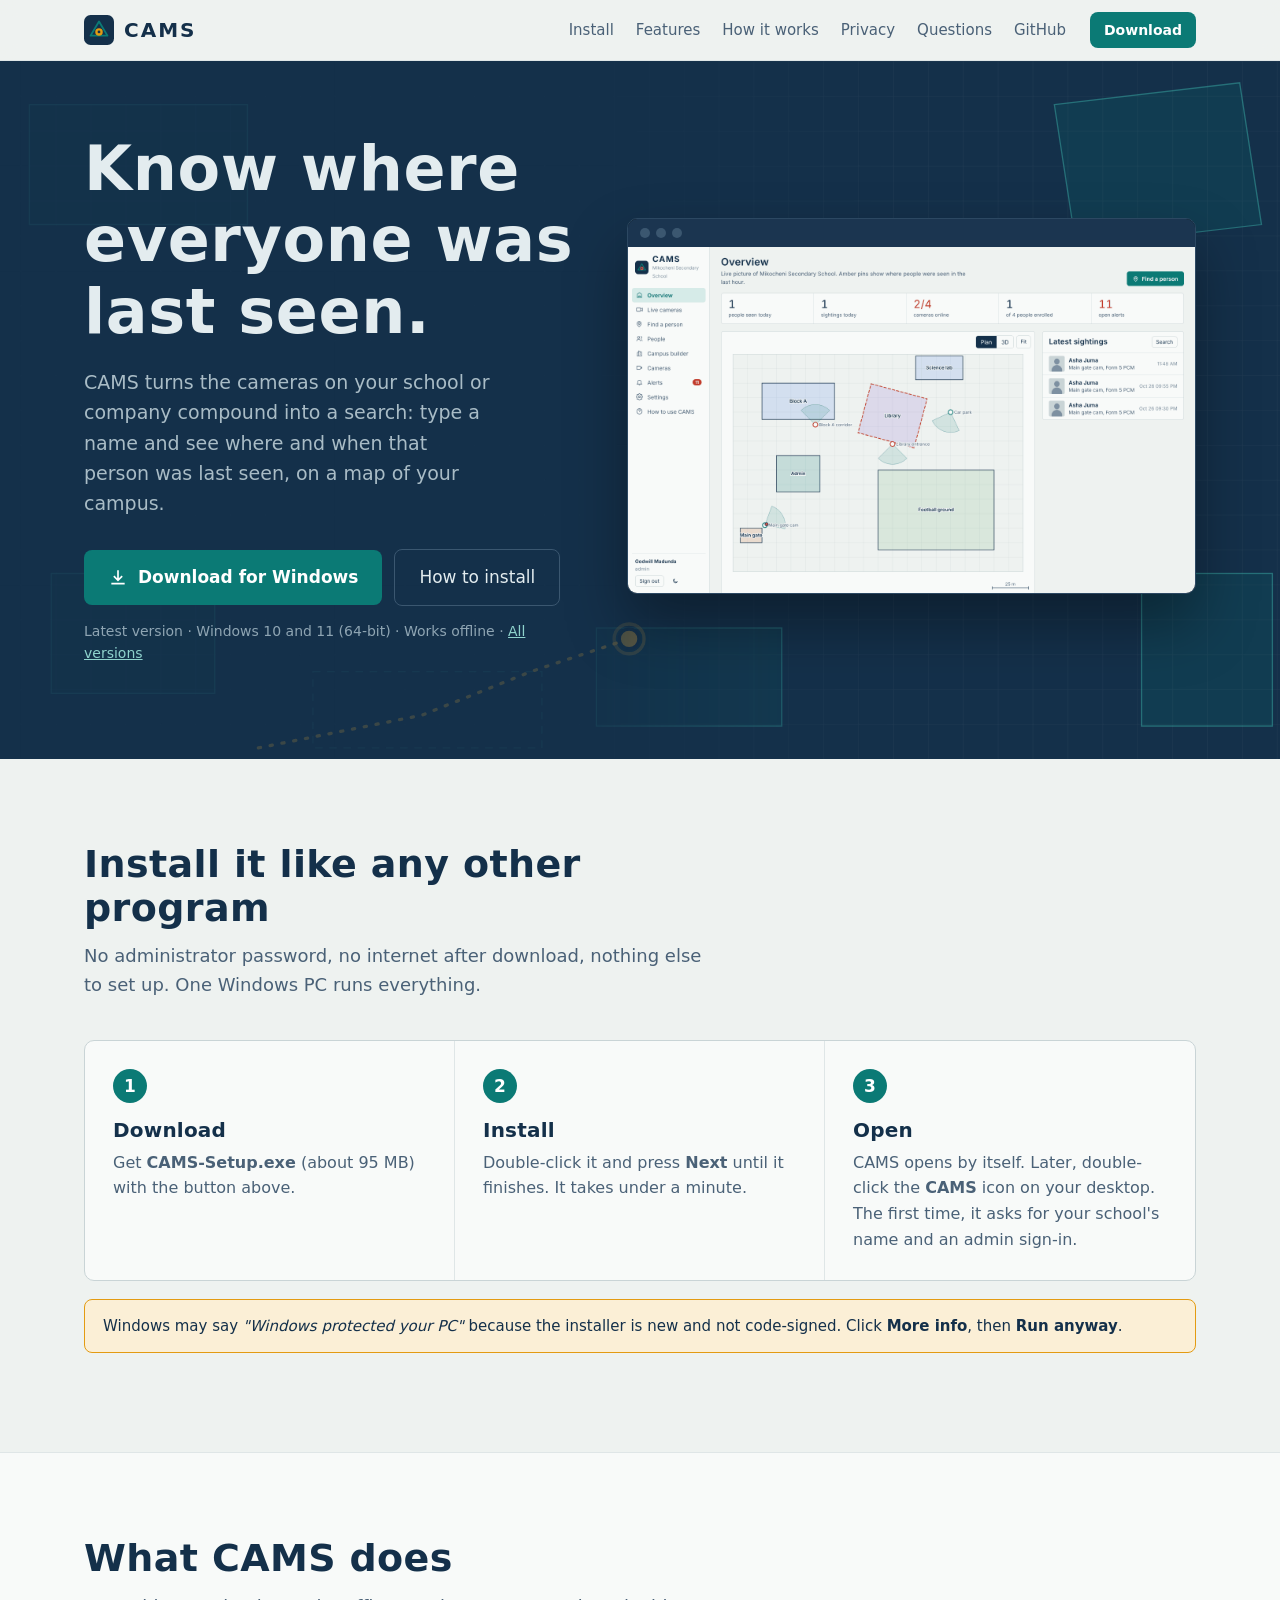
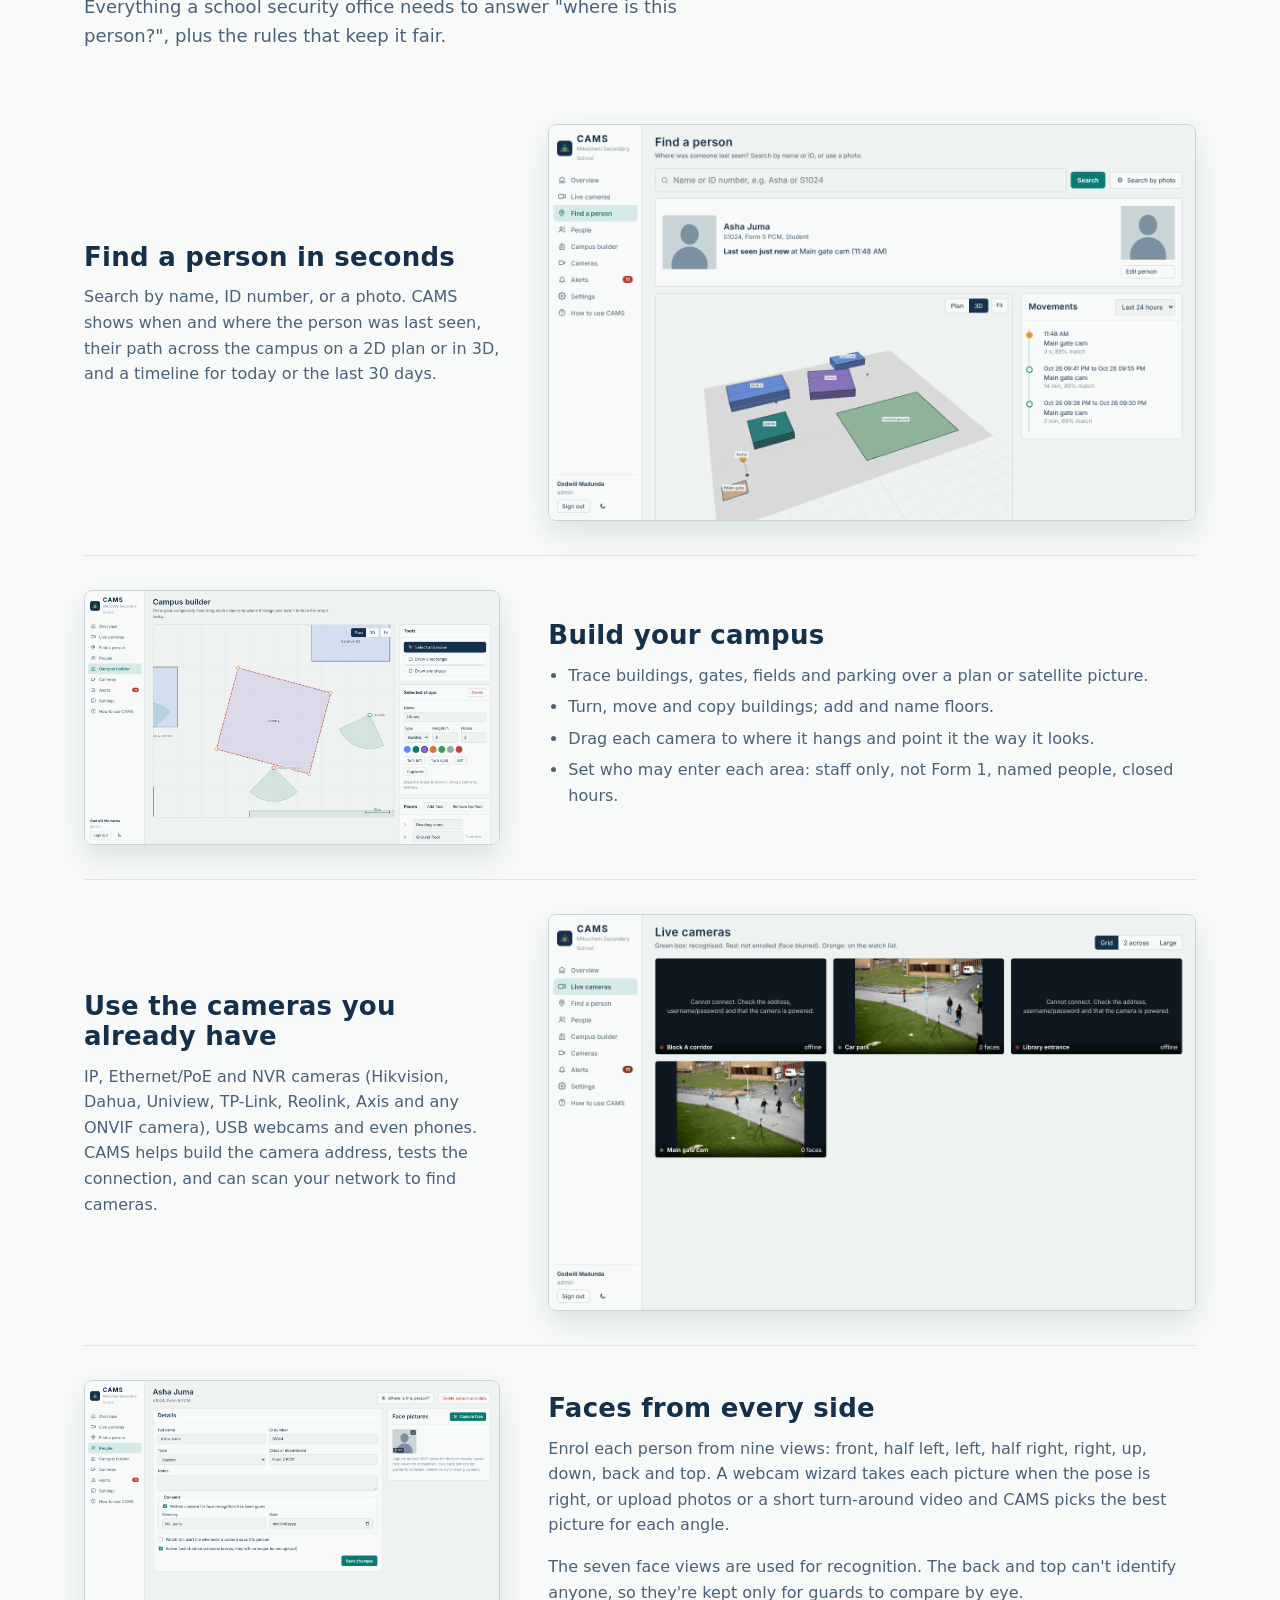
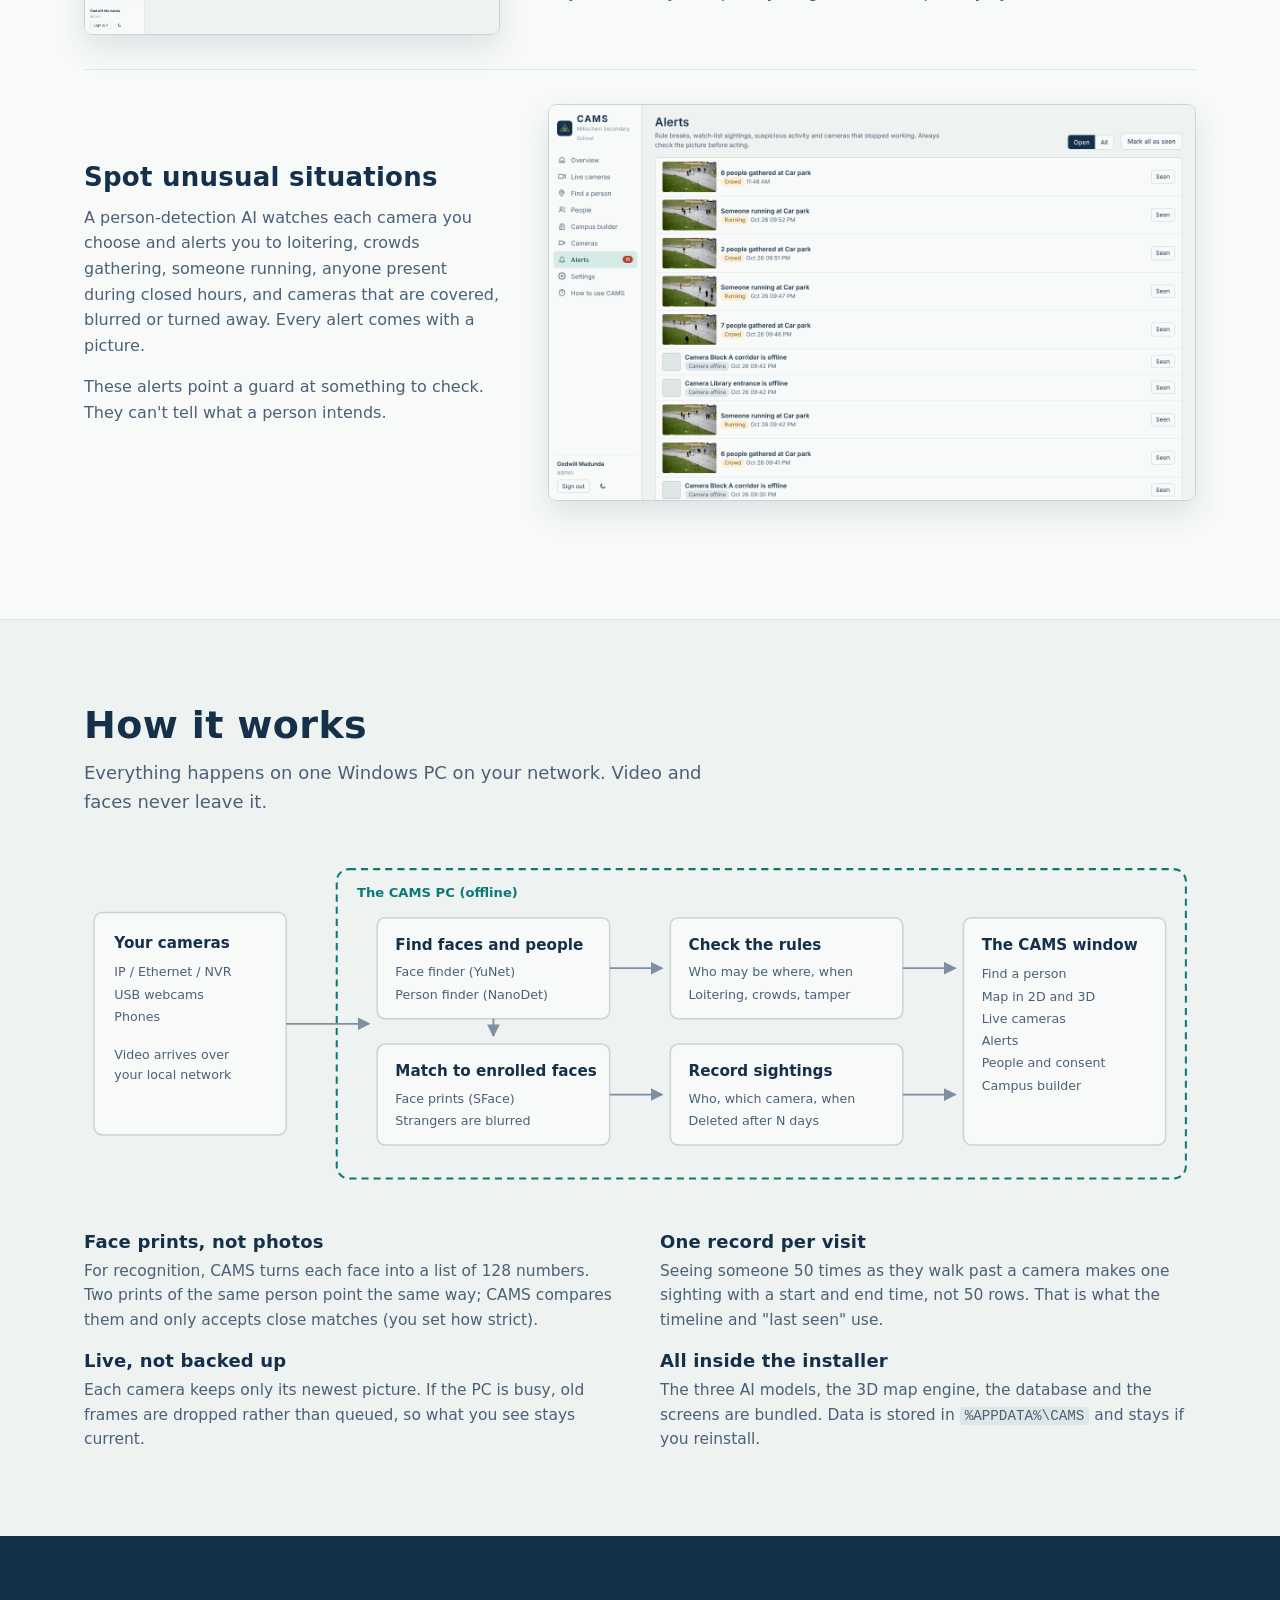
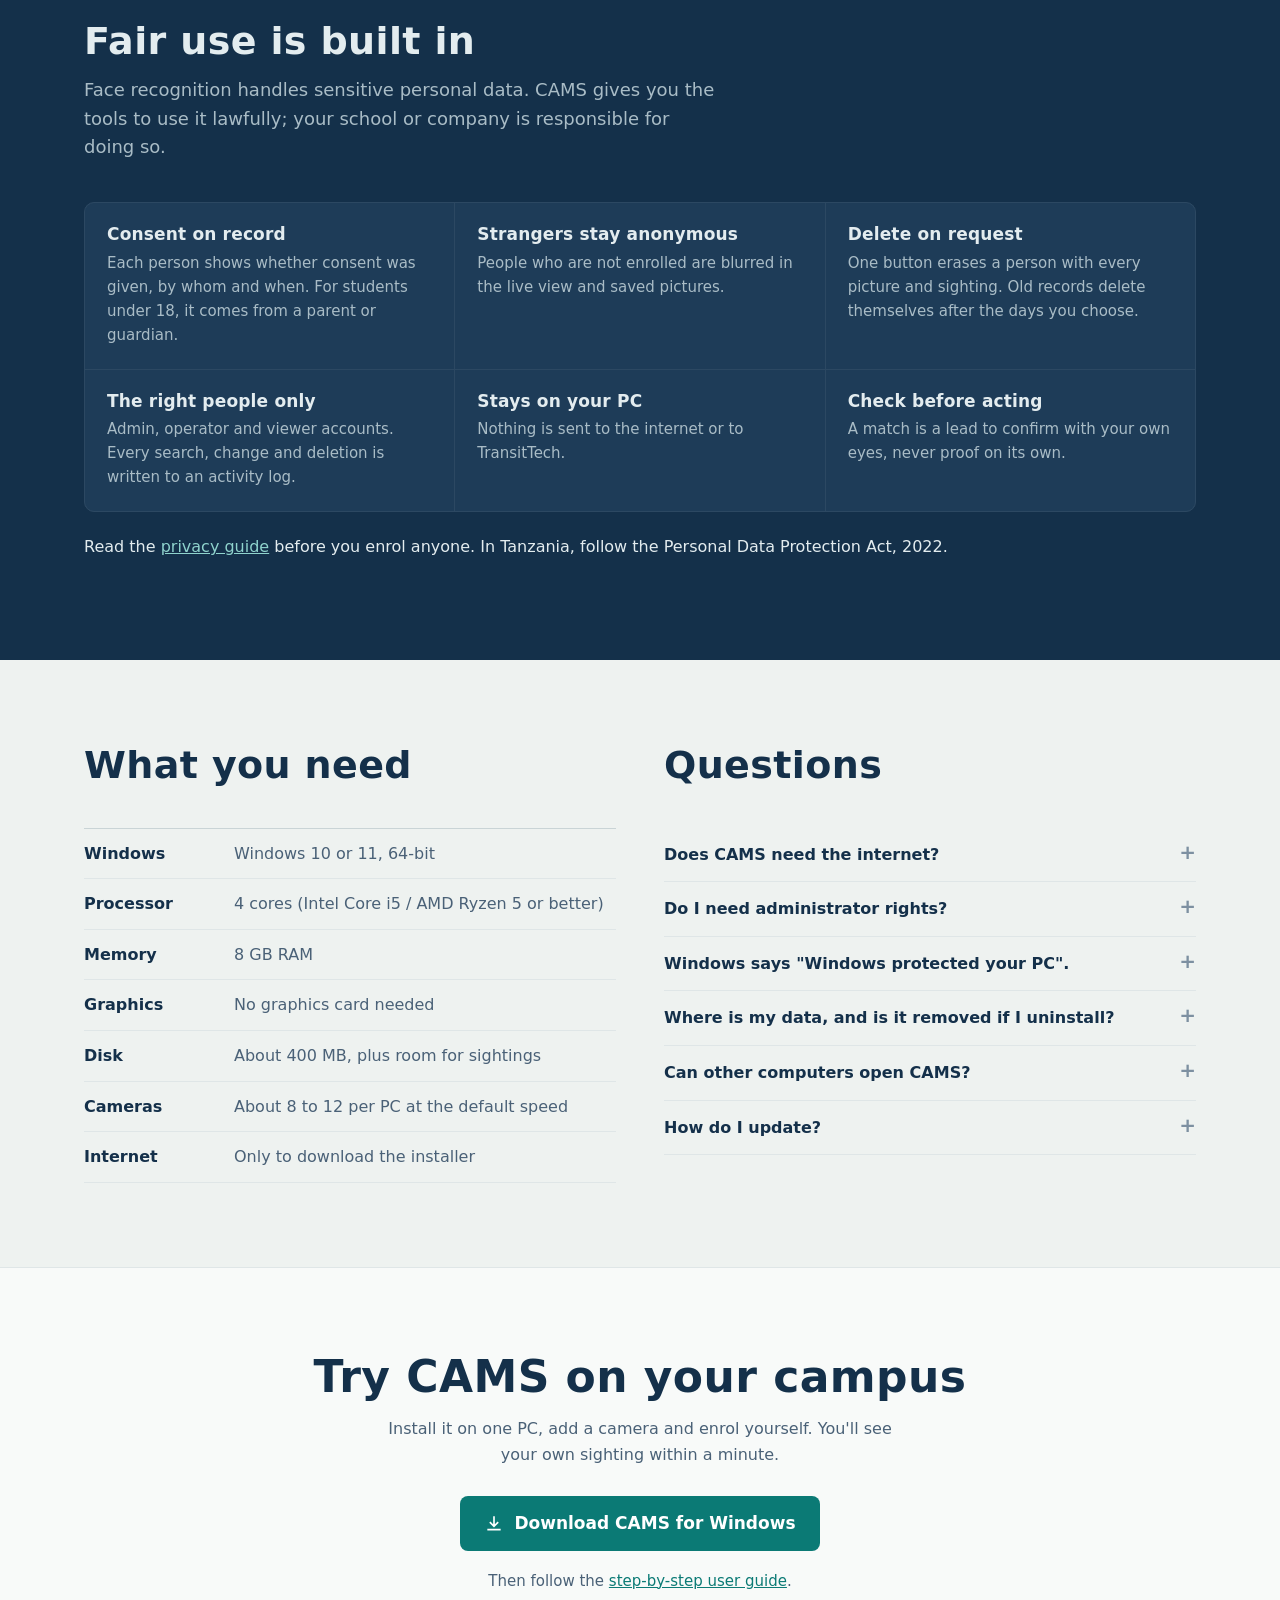
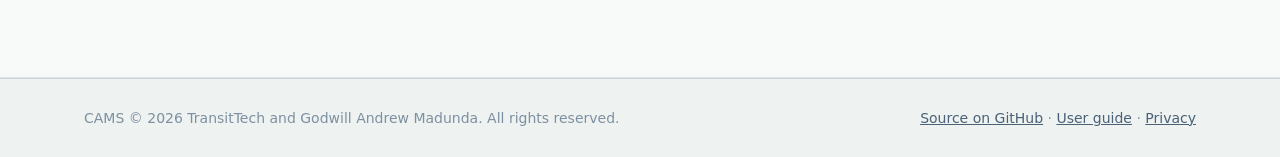
==== index.html @ 8339d4b3 "Website with download button, full README, automatic releases - docs/index.html: static download web" ====
<!doctype html>
<html lang="en">
<head>
<meta charset="utf-8">
<title>CAMS - Camera AI Monitoring System</title>
<meta name="viewport" content="width=device-width, initial-scale=1">
<!-- The CAMS website lives in docs/. This page only forwards visitors there. -->
<meta http-equiv="refresh" content="0; url=docs/">
<link rel="canonical" href="docs/">
<style>body{font:16px system-ui,sans-serif;background:#14304a;color:#e3ecef;display:grid;place-content:center;min-height:100vh;margin:0}a{color:#8fd3cd}</style>
</head>
<body><p>Opening the CAMS website&hellip; <a href="docs/">continue</a></p></body>
</html>
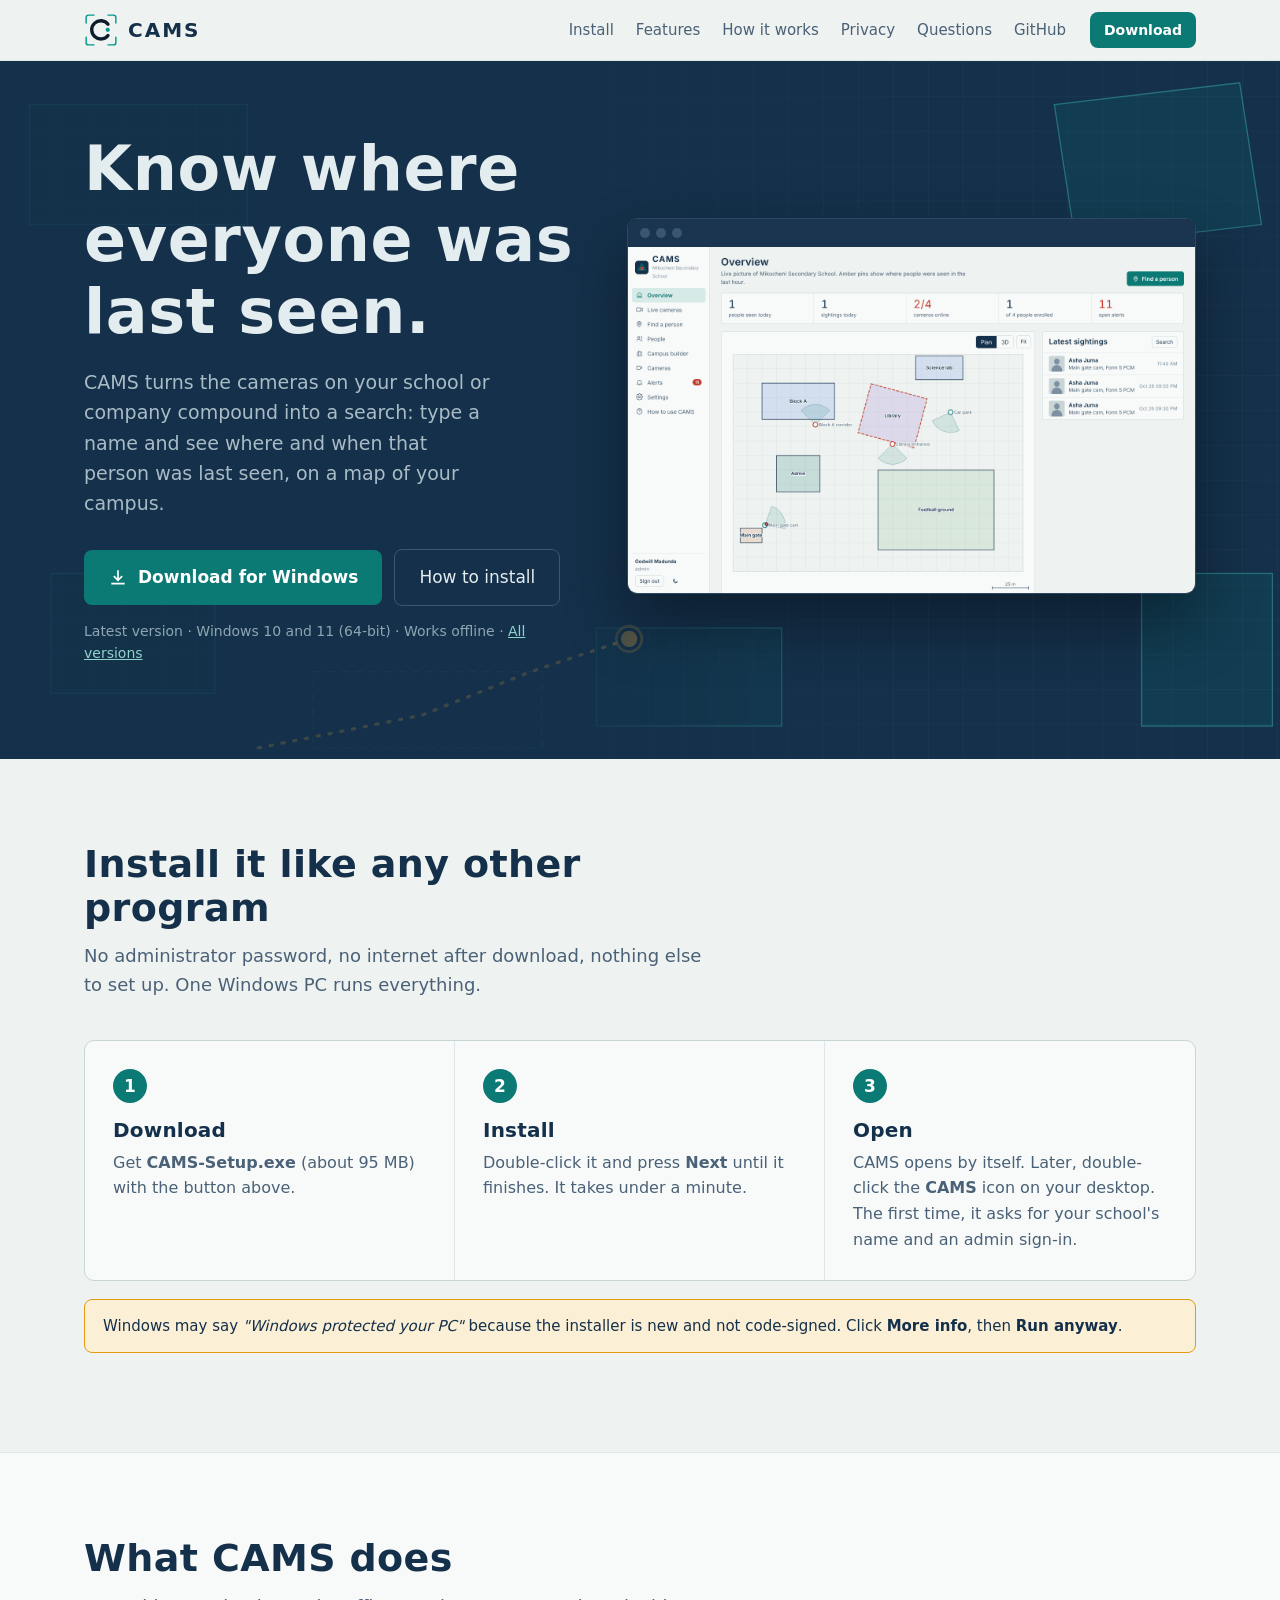
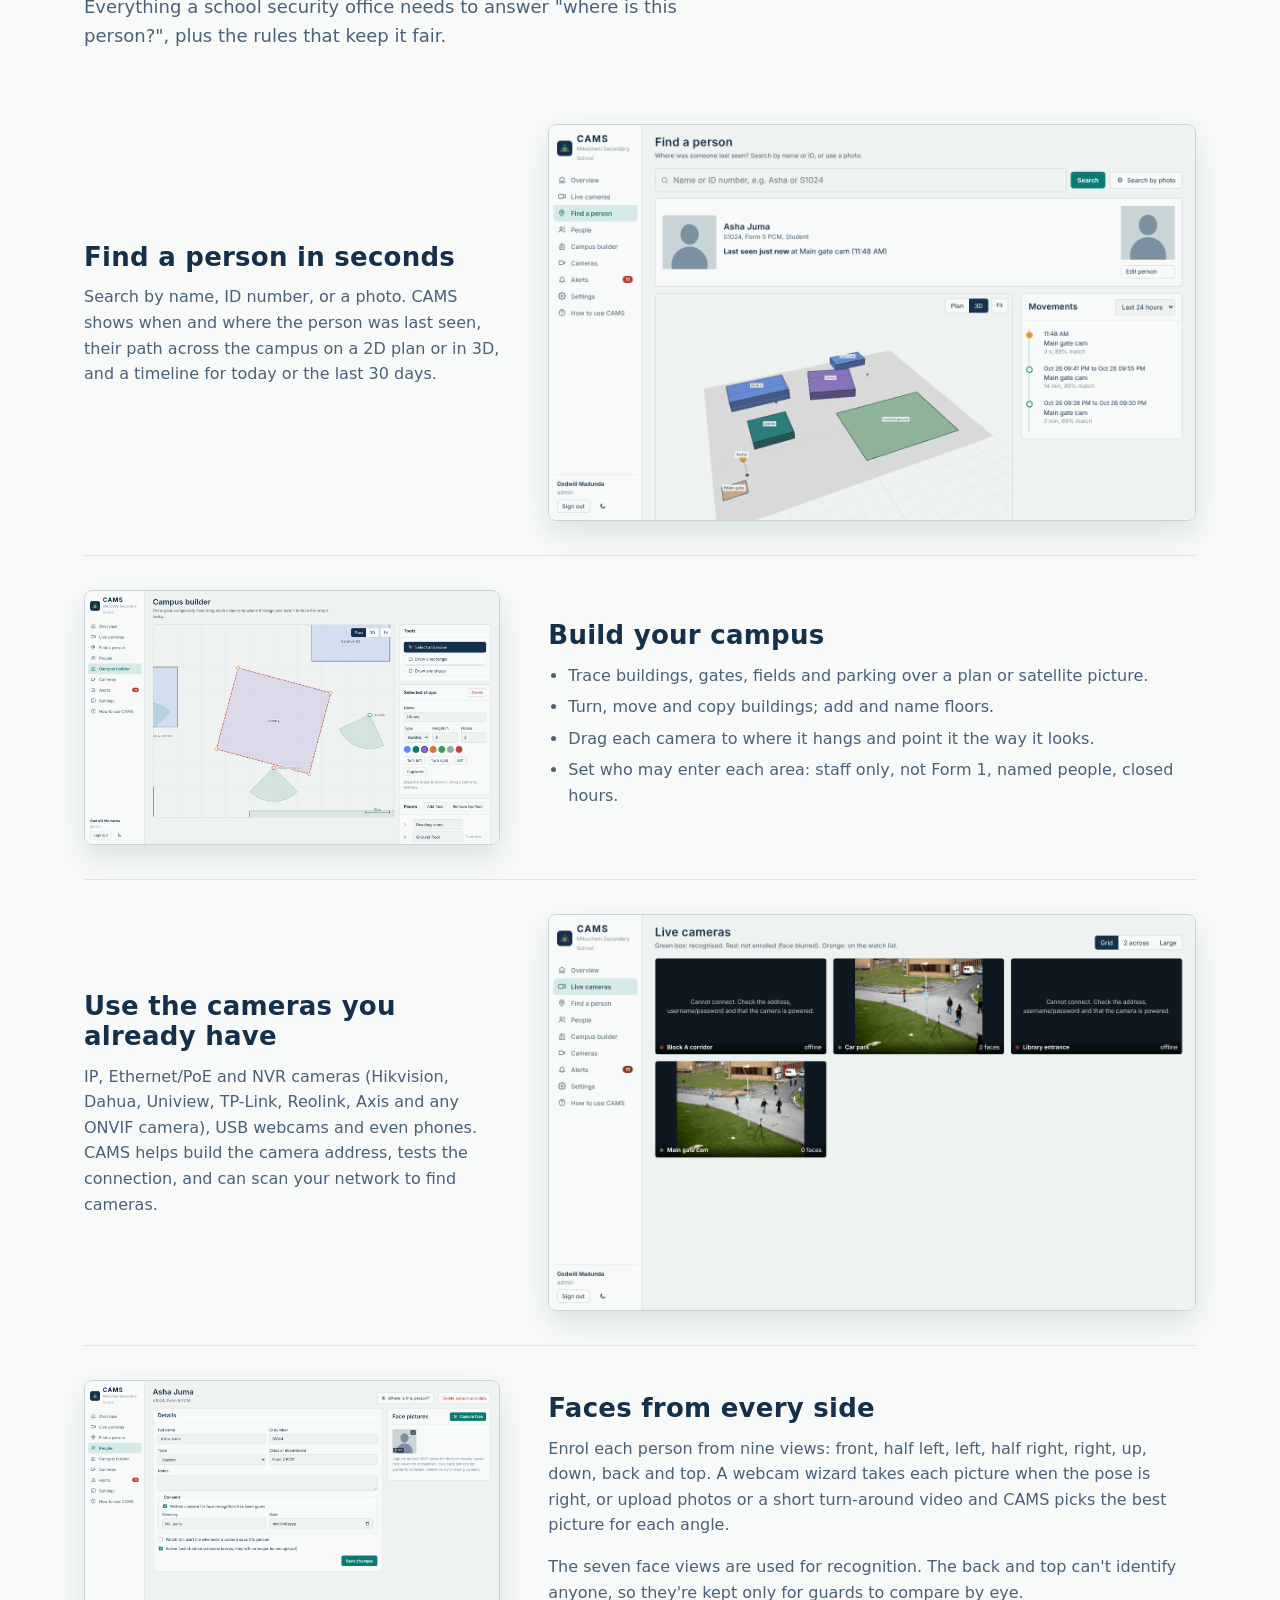
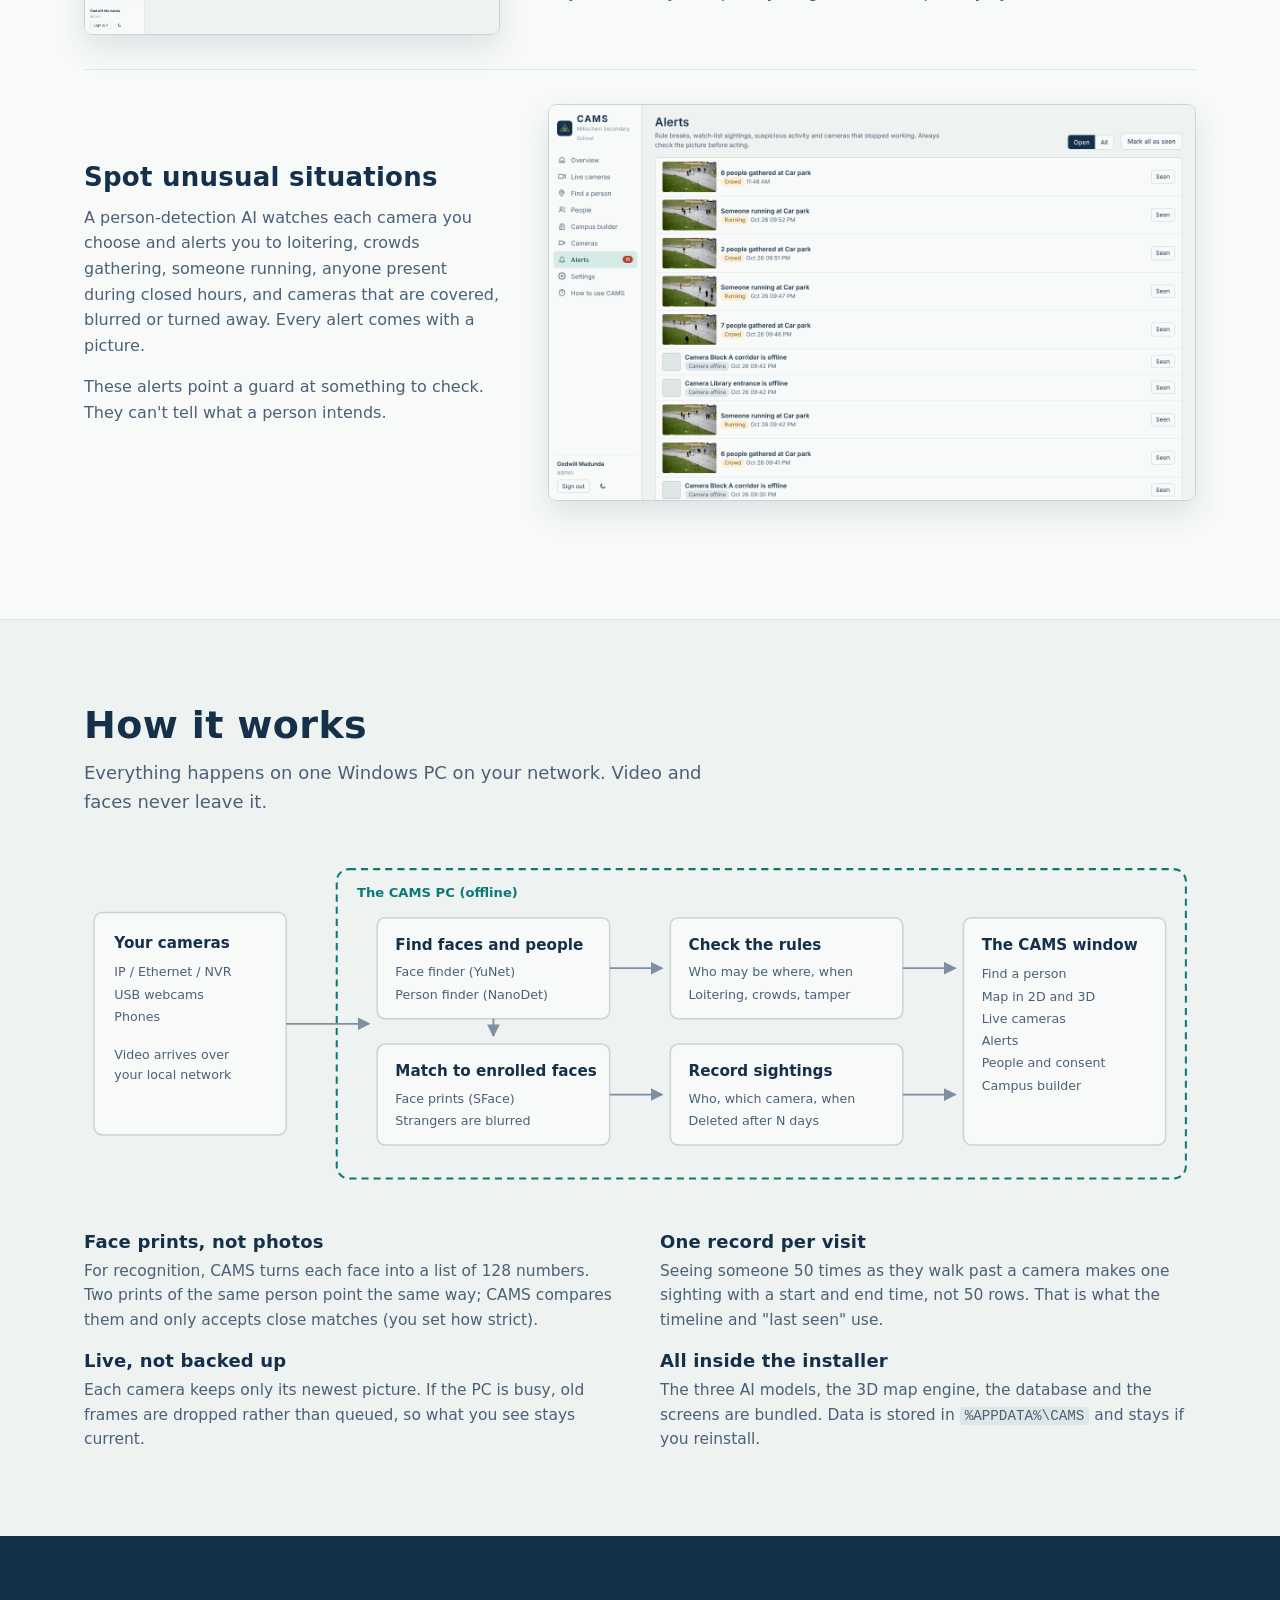
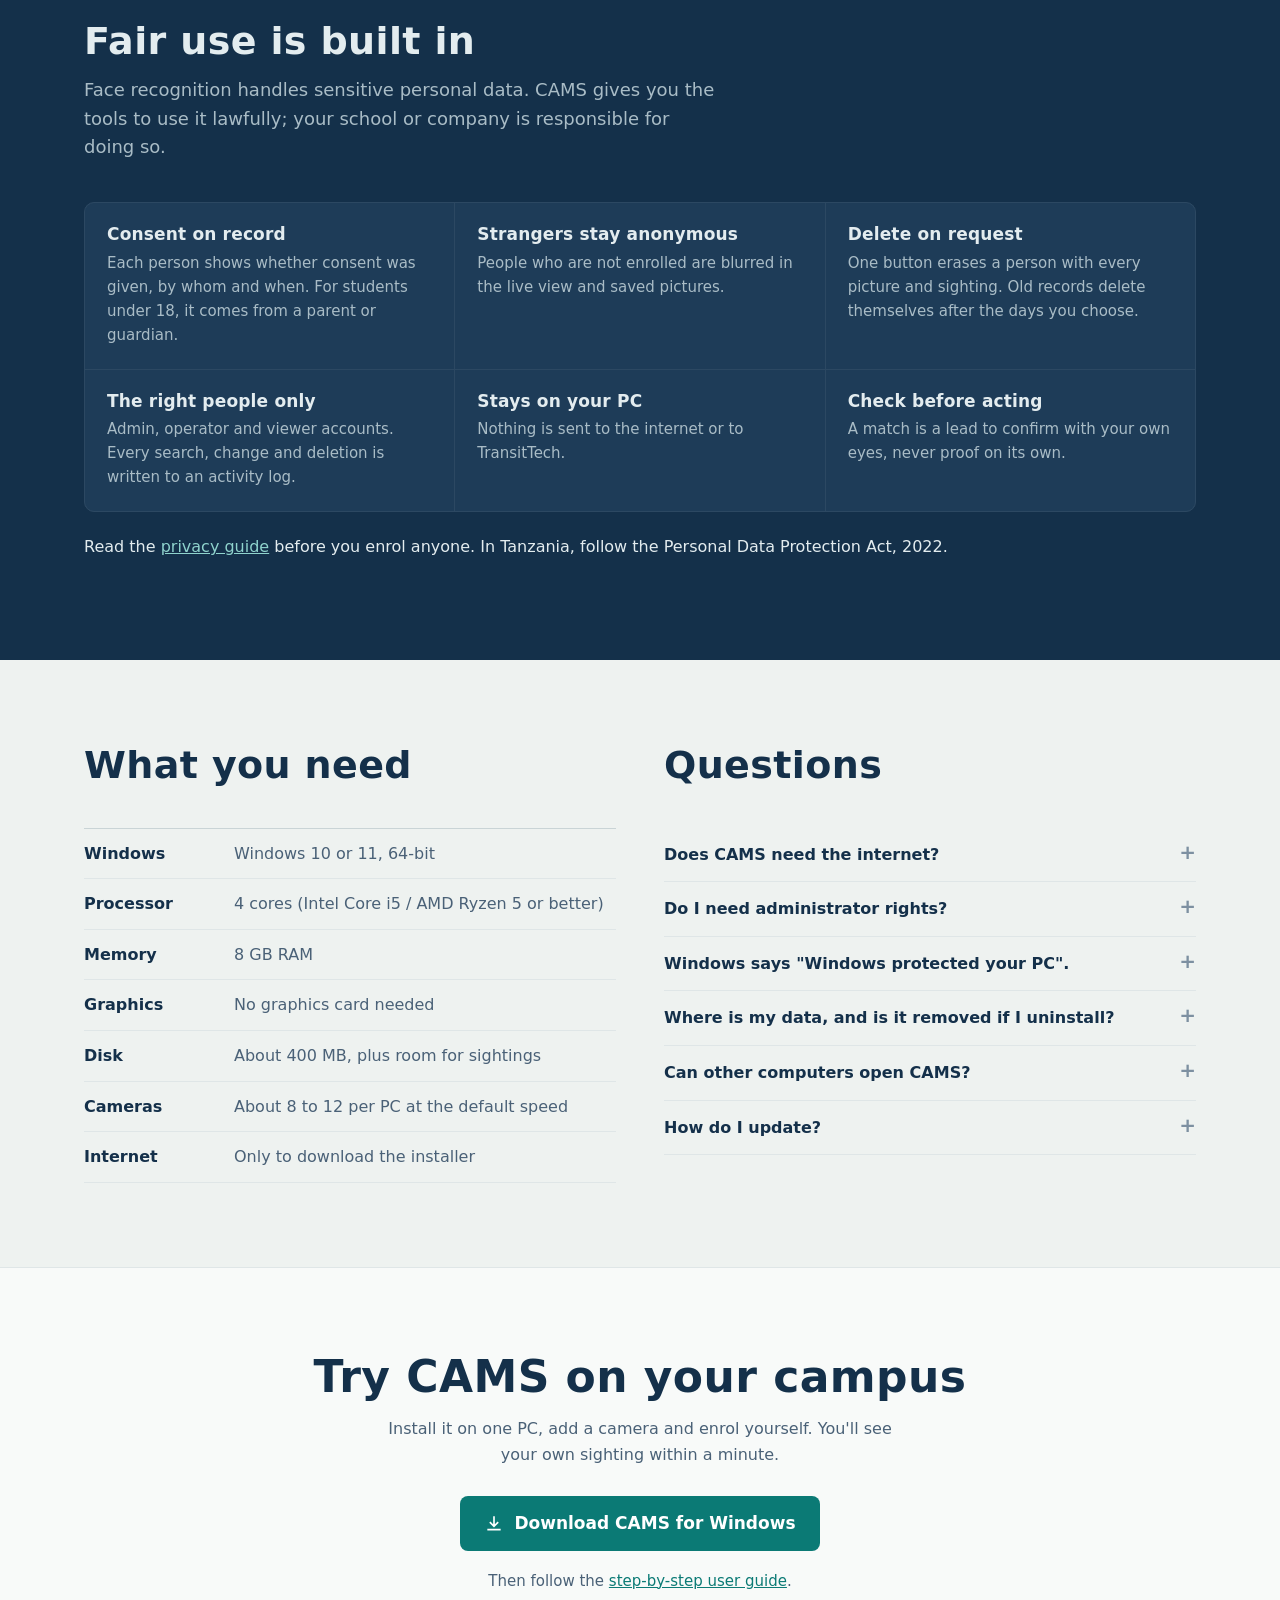
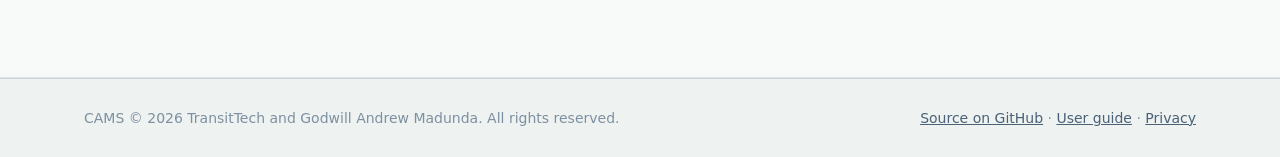
==== commit c5a8a1b2: "New CAMS logo everywhere; full name is Camera AI Management System Co-Authored-By: Claude Opus 5.5 <" ====
--- a/index.html
+++ b/index.html
@@ -2,7 +2,7 @@
 <html lang="en">
 <head>
 <meta charset="utf-8">
-<title>CAMS - Camera AI Monitoring System</title>
+<title>CAMS - Camera AI Management System</title>
 <meta name="viewport" content="width=device-width, initial-scale=1">
 <!-- The CAMS website lives in docs/. This page only forwards visitors there. -->
 <meta http-equiv="refresh" content="0; url=docs/">
